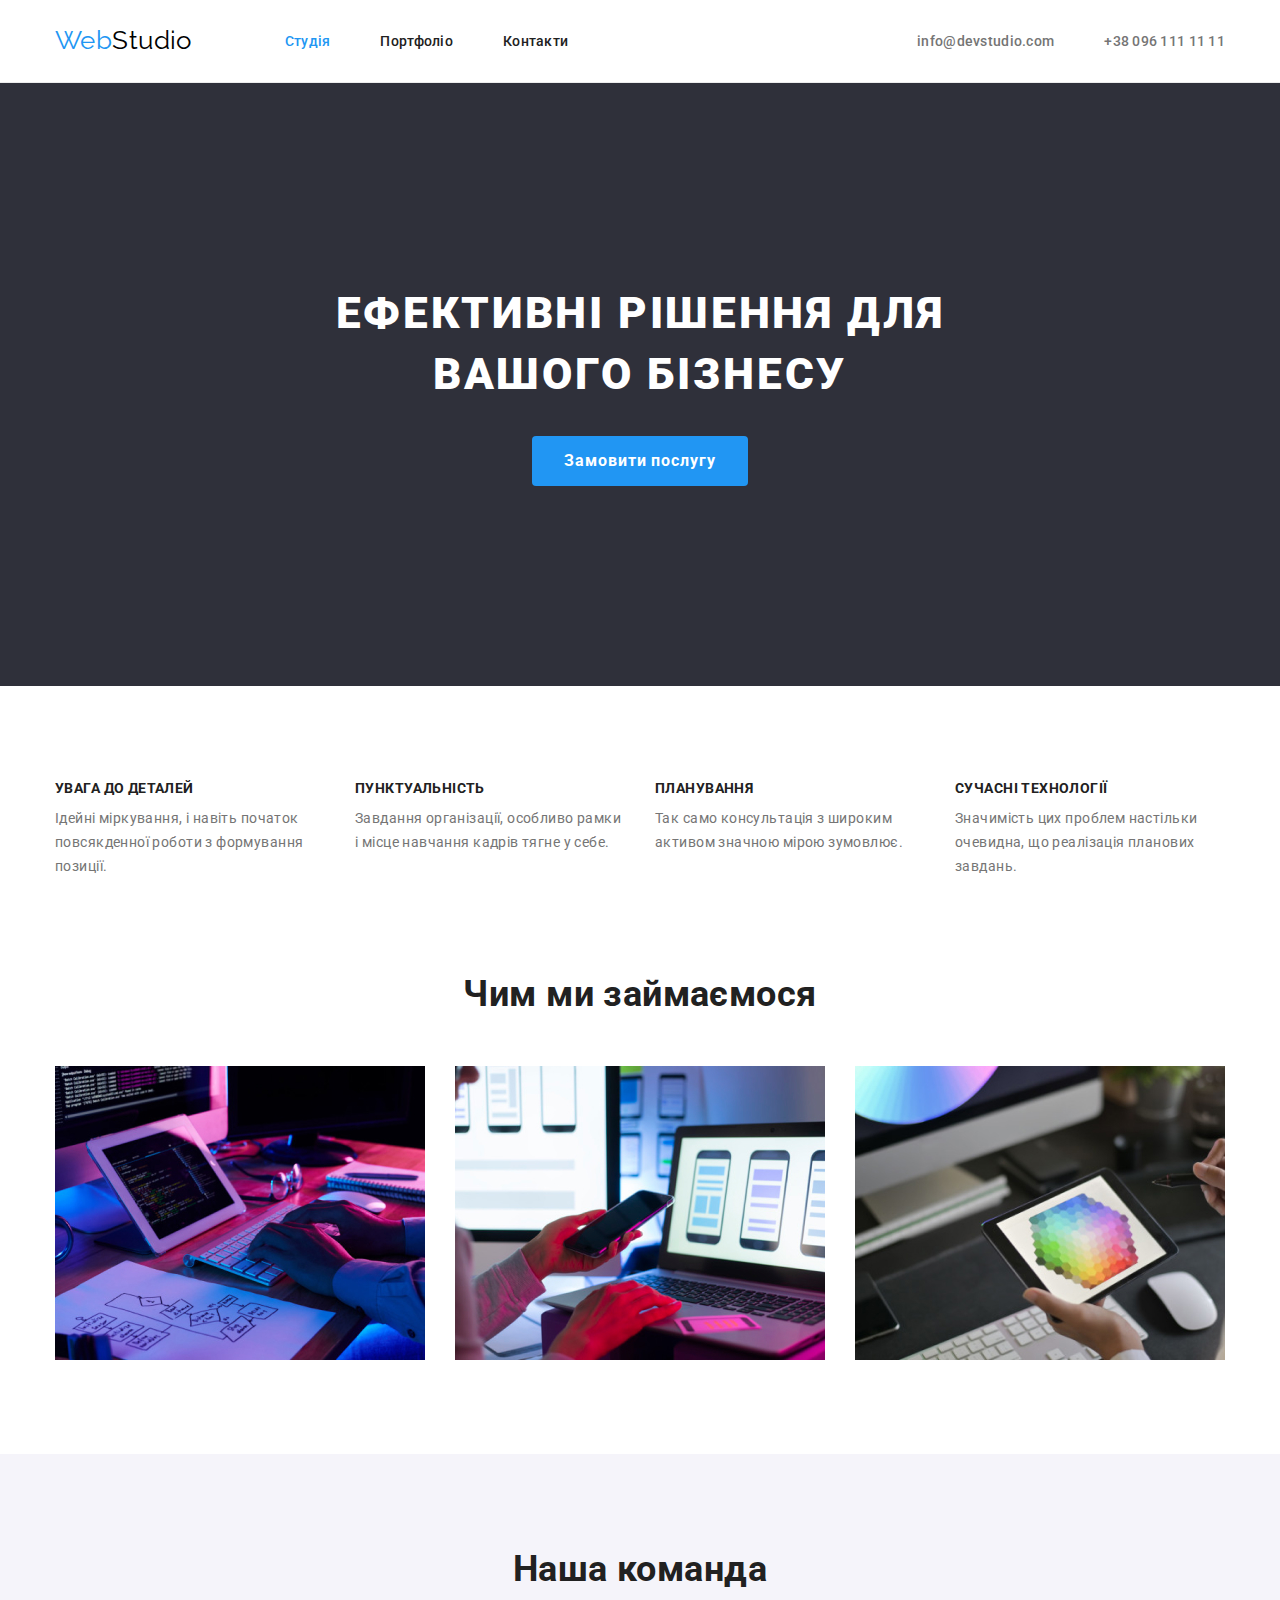
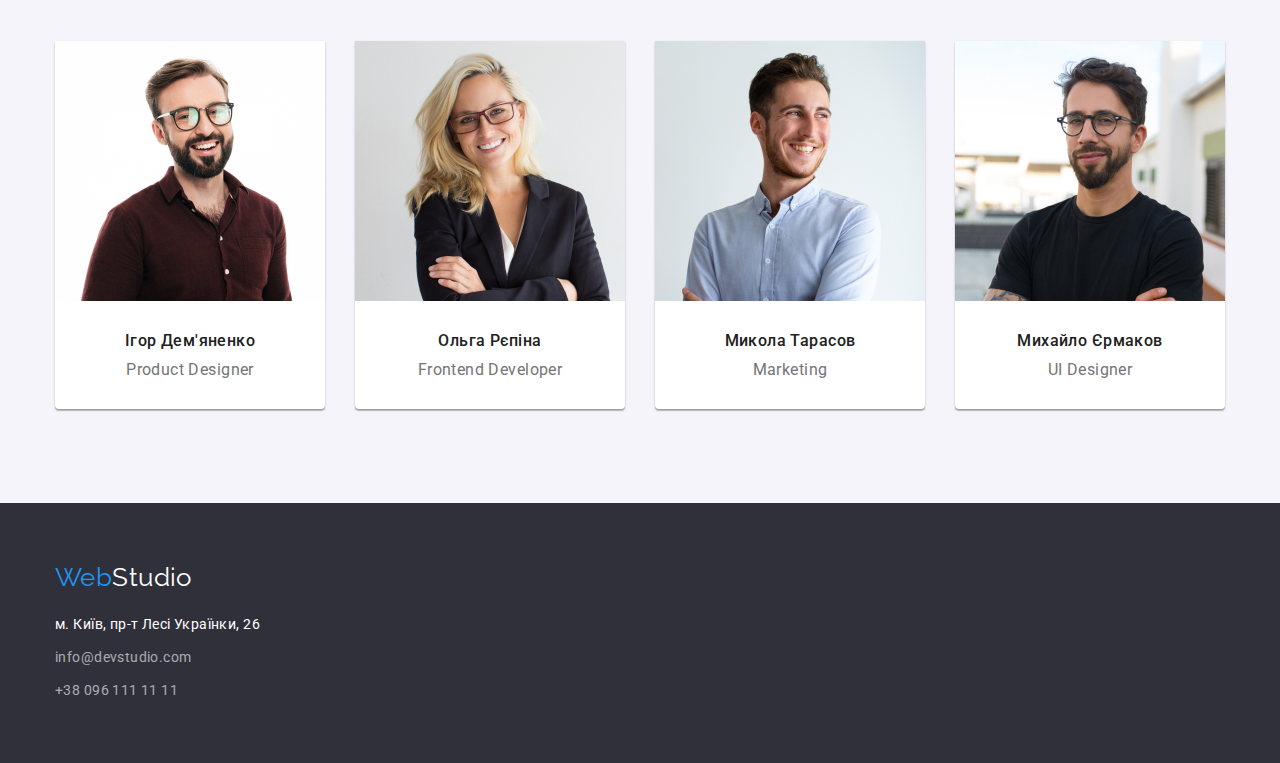
==== index.html @ 7233fef5 "Скопійовано файли з 3-го дз" ====
<!DOCTYPE html>
<html lang="uk">
  <head>
    <meta charset="UTF-8" />
    <meta http-equiv="X-UA-Compatible" content="IE=edge" />
    <meta name="viewport" content="width=device-width, initial-scale=1.0" />
    <title>Web Studio | Студія</title>

    <link rel="preconnect" href="https://fonts.googleapis.com" />
    <link rel="preconnect" href="https://fonts.gstatic.com" crossorigin />

    <link
      rel="stylesheet"
      href="https://cdnjs.cloudflare.com/ajax/libs/modern-normalize/1.1.0/modern-normalize.min.css"
    />

    <link
      href="https://fonts.googleapis.com/css2?family=Raleway:wght@700&family=Roboto:wght@400;500;700;900&display=swap"
      rel="stylesheet"
    />
    <link rel="stylesheet" href="./css/styles.css" />
  </head>
  <body>
    <header class="header">
      <div class="container">
        <a href="#" class="logo"><span class="logo-web">Web</span>Studio</a>
        <nav>
          <ul class="nav-links list">
            <li class="nav-link"><a class="link active" href="./index.html">Студія</a></li>
            <li class="nav-link"><a class="link" href="./portfolio.html">Портфоліо</a></li>
            <li class="nav-link"><a class="link" href="#">Контакти</a></li>
          </ul>
        </nav>
        <ul class="address-links list">
          <li class="address-link">
            <a class="link" href="mailto:info@devstudio.com">info@devstudio.com</a>
          </li>
          <li class="address-link">
            <a class="link" href="tel:+380961111111">+38 096 111 11 11</a>
          </li>
        </ul>
      </div>
    </header>
    <main>
      <section class="banner">
        <div class="container">
          <h1 class="heading">Ефективні рішення для вашого бізнесу</h1>
          <button class="order-btn" type="button">Замовити послугу</button>
        </div>
      </section>
      <section class="features">
        <div class="container">
          <!-- Скритий підзаголовок  
        <h2>Переваги</h2>-->
          <ul class="list">
            <li class="feature">
              <h3 class="feature-title">УВАГА ДО ДЕТАЛЕЙ</h3>
              <p class="feature-descr">
                Ідейні міркування, і навіть початок повсякденної роботи з формування позиції.
              </p>
            </li>
            <li class="feature">
              <h3 class="feature-title">ПУНКТУАЛЬНІСТЬ</h3>
              <p class="feature-descr">
                Завдання організації, особливо рамки і місце навчання кадрів тягне у себе.
              </p>
            </li>
            <li class="feature">
              <h3 class="feature-title">ПЛАНУВАННЯ</h3>
              <p class="feature-descr">
                Так само консультація з широким активом значною мірою зумовлює.
              </p>
            </li>
            <li class="feature">
              <h3 class="feature-title">СУЧАСНІ ТЕХНОЛОГІЇ</h3>
              <p class="feature-descr">
                Значимість цих проблем настільки очевидна, що реалізація планових завдань.
              </p>
            </li>
          </ul>
        </div>
      </section>
      <section class="work">
        <div class="container">
          <h2 class="heading">Чим ми займаємося</h2>
          <ul class="list">
            <li class="work-img">
              <img
                src="./images/box-1.jpg"
                alt="Робочий стіл, на якому монітор, планшет та клавіатура; на клавіатурі руки друкують текст"
                width="370"
              />
            </li>
            <li class="work-img">
              <img
                src="./images/box-2.jpg"
                alt="Ноутбук з презентацією, одна рука лежить на клавіатурі, інша тримає телефон"
                width="370"
              />
            </li>
            <li class="work-img">
              <img
                src="./images/box-3.jpg"
                alt="В руках знаходиться планшет з палітрою кольорів на екрані"
                width="370"
              />
            </li>
          </ul>
        </div>
      </section>
      <section class="team">
        <div class="container">
          <h2 class="heading">Наша команда</h2>
          <ul class="list">
            <li class="team-member">
              <img src="./images/img-1.jpg" alt="Чоловік" width="270" />
              <div class="img-descr">
                <h3 class="name">Ігор Дем'яненко</h3>
                <p class="prof" lang="en">Product Designer</p>
              </div>
            </li>
            <li class="team-member">
              <img src="./images/img-2.jpg" alt="Жінка" width="270" />
              <div class="img-descr">
                <h3 class="name">Ольга Рєпіна</h3>
                <p class="prof" lang="en">Frontend Developer</p>
              </div>
            </li>
            <li class="team-member">
              <img src="./images/img-3.jpg" alt="Чоловік" width="270" />
              <div class="img-descr">
                <h3 class="name">Микола Тарасов</h3>
                <p class="prof" lang="en">Marketing</p>
              </div>
            </li>
            <li class="team-member">
              <img src="./images/img-4.jpg" alt="Чоловік" width="270" />
              <div class="img-descr">
                <h3 class="name">Михайло Єрмаков</h3>
                <p class="prof" lang="en">UI Designer</p>
              </div>
            </li>
          </ul>
        </div>
      </section>
    </main>
    <footer class="contacts">
      <div class="container">
        <a class="logo" href="#"><span class="logo-web">Web</span>Studio</a>
        <address>
          <ul class="list">
            <li class="contact">
              <a
                class="link address"
                href="https://goo.gl/maps/NFWaWCBF67r8jR2YA"
                rel="noreferrer noopener"
                target="_blank"
                >м. Київ, пр-т Лесі Українки, 26</a
              >
            </li>
            <li class="contact">
              <a class="link email" href="mailto:info@devstudio.com">info@devstudio.com</a>
            </li>
            <li class="contact">
              <a class="link number" href="tel:+380961111111">+38 096 111 11 11</a>
            </li>
          </ul>
        </address>
      </div>
    </footer>
  </body>
</html>
---- css/styles.css ----
:root {
  --main-color: #2196f3;
  --secondary-color: #f5f4fa;
  --box-color: #2f303a;
  --header-stroke: 1px solid #ececec;
  --card-border: 1px solid #eeeeee;
  --main-text-color: #212121;
  --secondary-text-color: #757575;
  --white-color: #ffffff;
  --black-color: #000000;
  --transparent-grey-color: rgba(255, 255, 255, 0.6);
  --img-card-shadow: 0px 1px 3px rgba(0, 0, 0, 0.12), 0px 1px 1px rgba(0, 0, 0, 0.14),
    0px 2px 1px rgba(0, 0, 0, 0.2);
  --btn-shadow: 0px 3px 1px rgba(0, 0, 0, 0.1), 0px 1px 2px rgba(0, 0, 0, 0.08),
    0px 2px 2px rgba(0, 0, 0, 0.12);
}

/* загальні налаштування */

/*
* {
  outline: 1px solid black;
}
*/

body {
  font-family: 'Roboto', sans-serif;
  color: var(--main-text-color);
  font-size: 14px;
  letter-spacing: 0.03em;
  background-color: var(--white-color);
}

h1,
h2,
h3,
p {
  margin: 0;
}

button {
  border-radius: 4px;
}

.container {
  margin: 0 auto;
  width: 1200px;
  padding-left: 15px;
  padding-right: 15px;
}

img {
  display: block;
  max-width: 100%;
  height: auto;
}

.list {
  margin: 0;
  padding: 0;
  list-style: none;
}

.link {
  color: inherit;
  text-decoration: none;
}

.link:visited {
  color: inherit;
}

.link.active {
  color: var(--main-color);
}

/* СТУДІЯ */
/* хедер */

.header {
  border-bottom: var(--header-stroke);
  border-top: 1px solid transparent;
}

.header .container {
  display: flex;
  align-items: center;
}

.logo {
  display: inline-block;
  color: var(--black-color);
  font-family: 'Raleway', sans-serif;
  font-size: 26px;
  text-decoration: none;
}

.header .logo {
  margin-right: 93px;
}

.logo-web {
  color: var(--main-color);
}

.address-links {
  margin-left: auto;
}

.nav-links,
.address-links {
  display: flex;
}

.nav-links .link,
.address-links .link {
  display: inline-block;
  padding-top: 32px;
  padding-bottom: 32px;
  font-weight: 500;
  line-height: 1.2;
  letter-spacing: 0.02em;
}

.address-links .link {
  color: var(--secondary-text-color);
}

.nav-links .link:hover,
.nav-links .link:focus,
.address-links .link:hover,
.address-links .link:focus {
  color: var(--main-color);
}

.nav-link + .nav-link,
.address-link + .address-link {
  margin-left: 50px;
}

/* мейн */
/* Банер */
.banner {
  padding-top: 200px;
  padding-bottom: 200px;
  background-color: var(--box-color);
  text-align: center;
}

.banner .heading {
  margin-bottom: 30px;
  margin-left: auto;
  margin-right: auto;
  width: 696px;
  text-transform: uppercase;
  font-size: 44px;
  font-weight: 900;
  line-height: 1.4;
  letter-spacing: 0.06em;
  color: var(--white-color);
}

.banner .order-btn {
  padding: 10px 32px;
  cursor: pointer;
  color: var(--white-color);
  font-family: inherit;
  font-size: 16px;
  font-weight: 700;
  line-height: 1.9;
  letter-spacing: 0.06em;
  background-color: var(--main-color);
  border: none;
}

/* Переваги */

.features {
  padding-top: 94px;
}

.features .list,
.work .list,
.team .list {
  display: flex;
}

.features .feature {
  width: 270px;
}

.feature + .feature {
  margin-left: 30px;
}

.features .feature-title {
  margin-bottom: 10px;
  font-size: inherit;
  line-height: 1.2;
}

.features .feature-descr {
  color: var(--secondary-text-color);
  line-height: 1.7;
}

/* Чим займаємося */

.work,
.team,
.portfolio {
  padding-top: 94px;
  padding-bottom: 94px;
}

.work .heading,
.team .heading {
  margin: 0;
  margin-bottom: 50px;
  text-align: center;
  font-size: 36px;
  line-height: 1.2;
}

.work-img + .work-img {
  margin-left: 30px;
}

.work-img {
  width: calc((100% - 60px) / 3);
}

/* Команда */

.team {
  background-color: var(--secondary-color);
}

.team .team-member {
  width: calc((100% - 90px) / 4);
  background-color: var(--white-color);
  border-radius: 0px 0px 4px 4px;
  box-shadow: var(--img-card-shadow);
}

.team-member + .team-member {
  margin-left: 30px;
}

.team .img-descr {
  padding-top: 30px;
  padding-bottom: 30px;
  text-align: center;
}

.team .name,
.team .prof {
  font-size: 16px;
  line-height: 1.2;
}

.team .name {
  font-weight: 500;
  margin-bottom: 10px;
}

.team .prof {
  color: var(--secondary-text-color);
}

/* футер */

.contacts {
  padding-top: 60px;
  padding-bottom: 60px;
  background-color: var(--box-color);
}

.contacts .logo {
  margin-bottom: 20px;
  color: var(--white-color);
}

.contacts .link {
  font-weight: 400;
  line-height: 1.7;
  font-style: normal;
}

.contacts .contact {
  width: 231px;
}

.contacts .contact:not(:first-child) {
  margin-top: 9px;
}

.contacts .address {
  color: var(--white-color);
}

.contacts .email,
.contacts .number {
  color: var(--transparent-grey-color);
}

.contacts .email:hover,
.contacts .email:focus,
.contacts .number:hover,
.contacts .number:focus {
  color: var(--main-color);
}

/* ПОРТФОЛІО */
/* мейн */

/* Фільтр */

.portfolio .filter {
  margin-bottom: 50px;
  display: flex;
  justify-content: center;
}

.filter-item + .filter-item {
  margin-left: 8px;
}

.filter-item:first-child > .filter-btn {
  padding: 6px 25px;
}

.portfolio .filter-btn {
  padding: 6px 22px;
  background-color: var(--secondary-color);
  font-size: 16px;
  font-weight: 500;
  line-height: 1.6;
  font-family: inherit;
  border: none;
  cursor: pointer;
}

.portfolio .filter-btn:hover,
.portfolio .filter-btn:focus {
  color: var(--white-color);
  background-color: var(--main-color);
  box-shadow: var(--btn-shadow);
}

/* Проєкти */

.portfolio .projects {
  display: flex;
  flex-wrap: wrap;
}

.projects .project {
  width: calc((100% - 60px) / 3);
}

.project:not(:nth-of-type(3n)) {
  margin-right: 30px;
}

.project:not(:nth-last-child(-n + 3)) {
  margin-bottom: 30px;
}

.portfolio .img-descr {
  padding: 20px 24px;
  border-left: var(--card-border);
  border-right: var(--card-border);
  border-bottom: var(--card-border);
}

.projects .pr-name {
  font-size: 18px;
  line-height: 2;
  letter-spacing: 0.06em;
  margin-bottom: 4px;
}

.projects .pr-descr {
  color: var(--secondary-text-color);
  font-size: 16px;
  line-height: 1.9;
}
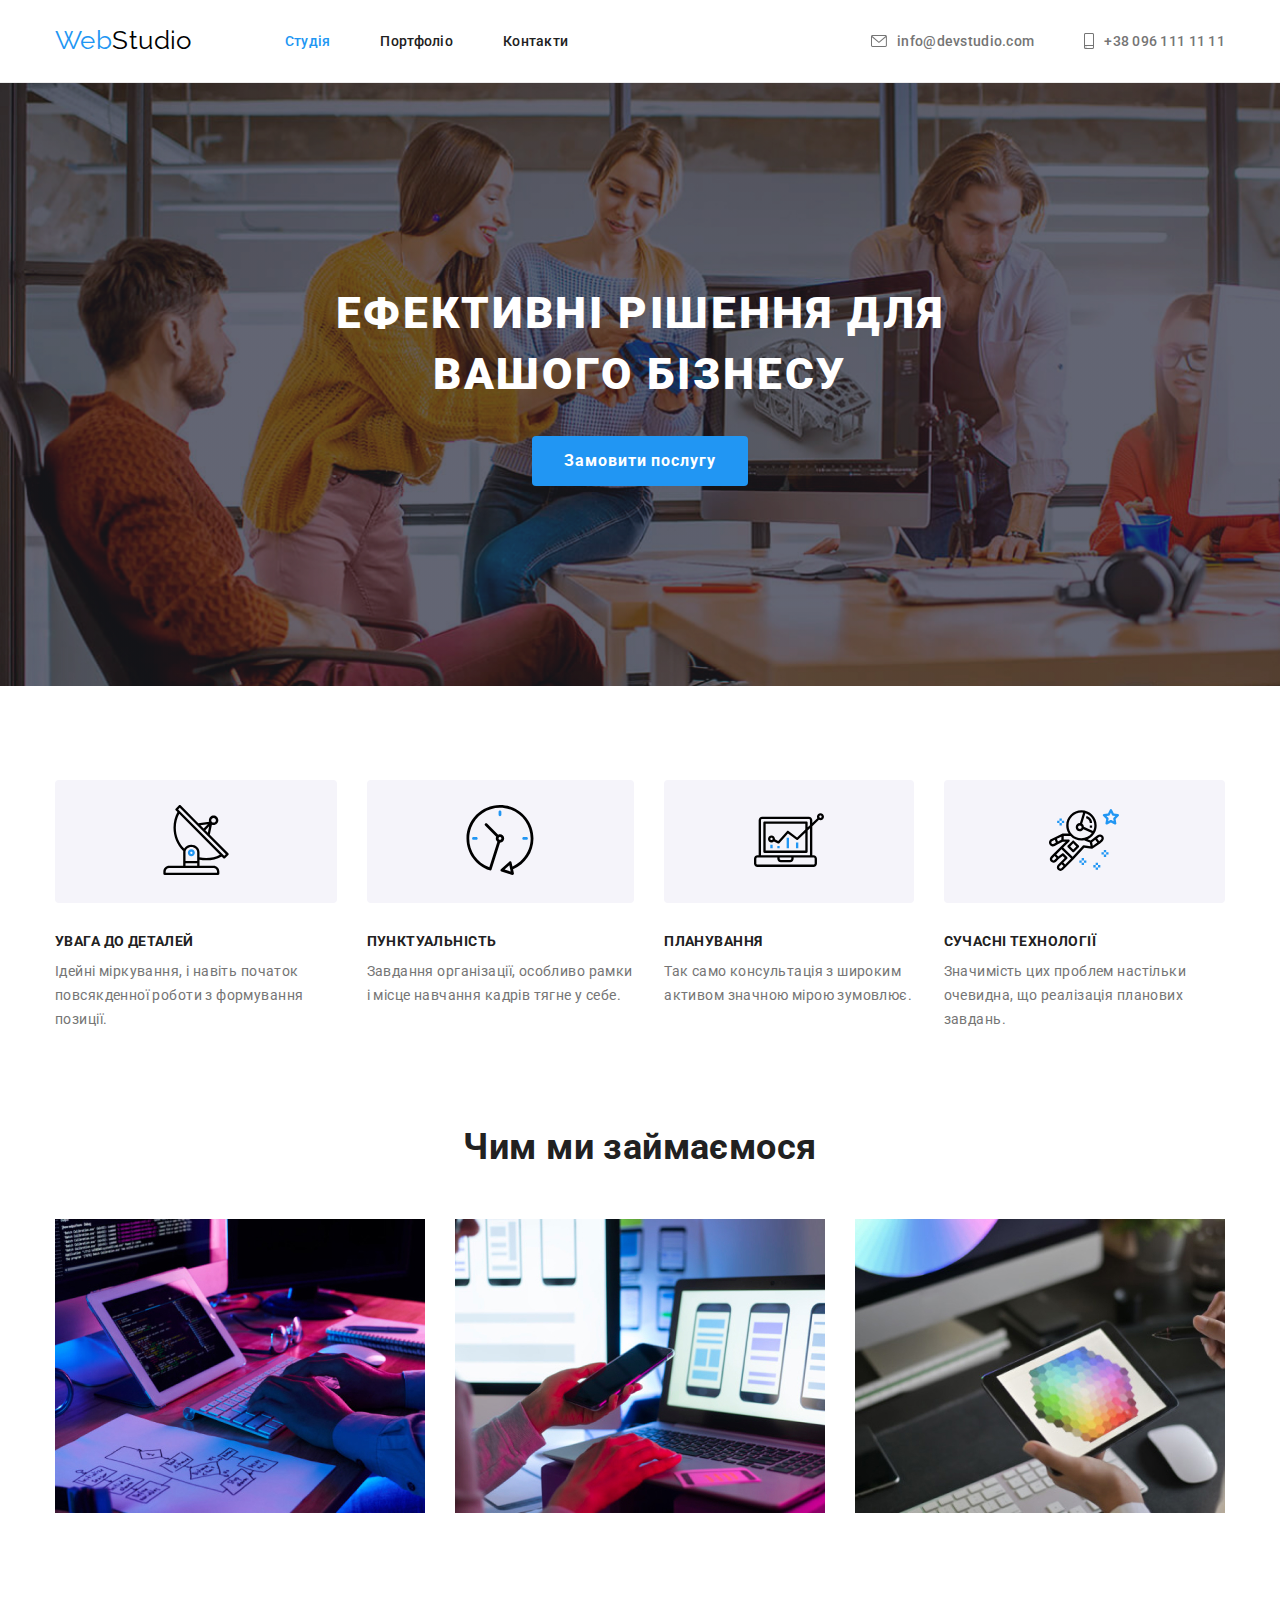
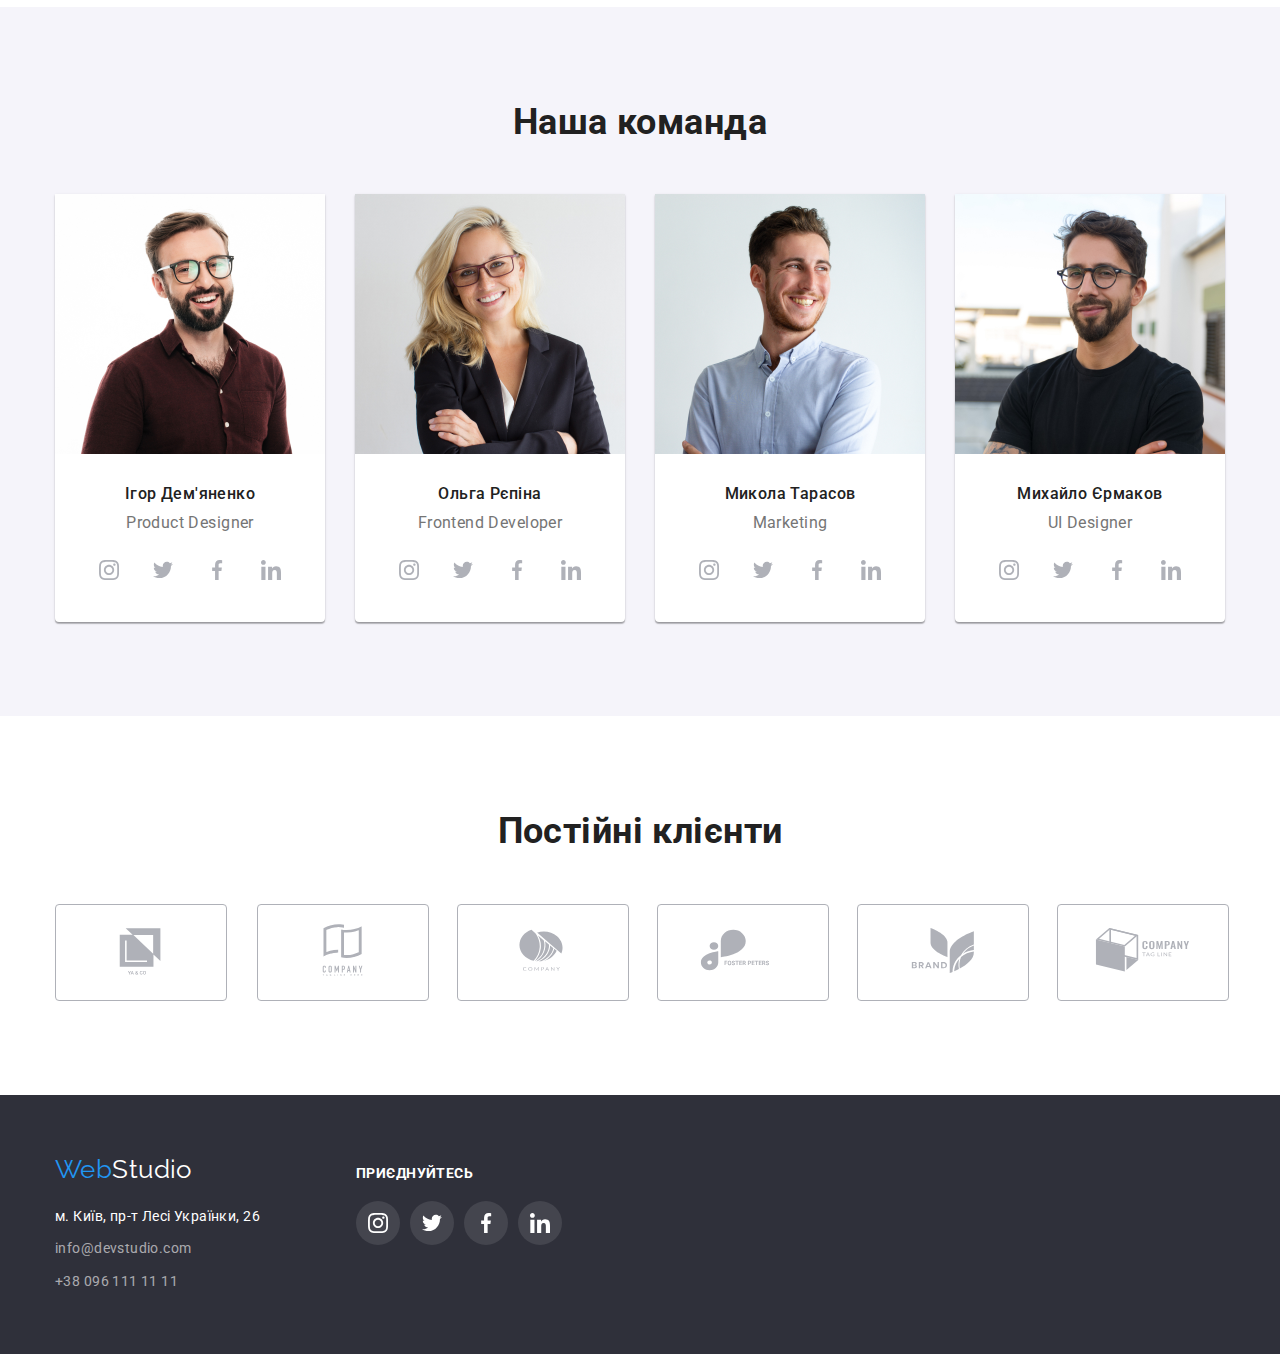
==== commit e34f0260: "Додано іконки, стилізовано іконки під ховер та факус; стилізовано картки портфоліо під ховер та фоку" ====
--- a/index.html
+++ b/index.html
@@ -33,10 +33,20 @@
         </nav>
         <ul class="address-links list">
           <li class="address-link">
-            <a class="link" href="mailto:info@devstudio.com">info@devstudio.com</a>
+            <a class="link" href="mailto:info@devstudio.com">
+              <svg class="link-icon" width="16" height="12">
+                <use href="./images/symbol-defs.svg#icon-envelope"></use>
+              </svg>
+              <span>info@devstudio.com</span>
+            </a>
           </li>
           <li class="address-link">
-            <a class="link" href="tel:+380961111111">+38 096 111 11 11</a>
+            <a class="link" href="tel:+380961111111">
+              <svg class="link-icon" width="10" height="16">
+                <use href="./images/symbol-defs.svg#icon-smartphone"></use>
+              </svg>
+              <span>+38 096 111 11 11</span>
+            </a>
           </li>
         </ul>
       </div>
@@ -54,24 +64,44 @@
         <h2>Переваги</h2>-->
           <ul class="list">
             <li class="feature">
+              <div class="feature-icon">
+                <svg class="bg-icon" width="70" height="70">
+                  <use href="./images/symbol-defs.svg#icon-antenna"></use>
+                </svg>
+              </div>
               <h3 class="feature-title">УВАГА ДО ДЕТАЛЕЙ</h3>
               <p class="feature-descr">
                 Ідейні міркування, і навіть початок повсякденної роботи з формування позиції.
               </p>
             </li>
             <li class="feature">
+              <div class="feature-icon">
+                <svg class="bg-icon" width="70" height="70">
+                  <use href="./images/symbol-defs.svg#icon-clock"></use>
+                </svg>
+              </div>
               <h3 class="feature-title">ПУНКТУАЛЬНІСТЬ</h3>
               <p class="feature-descr">
                 Завдання організації, особливо рамки і місце навчання кадрів тягне у себе.
               </p>
             </li>
             <li class="feature">
+              <div class="feature-icon">
+                <svg class="bg-icon" width="70" height="70">
+                  <use href="./images/symbol-defs.svg#icon-diagram"></use>
+                </svg>
+              </div>
               <h3 class="feature-title">ПЛАНУВАННЯ</h3>
               <p class="feature-descr">
                 Так само консультація з широким активом значною мірою зумовлює.
               </p>
             </li>
             <li class="feature">
+              <div class="feature-icon">
+                <svg class="bg-icon" width="70" height="70">
+                  <use href="./images/symbol-defs.svg#icon-astronaut"></use>
+                </svg>
+              </div>
               <h3 class="feature-title">СУЧАСНІ ТЕХНОЛОГІЇ</h3>
               <p class="feature-descr">
                 Значимість цих проблем настільки очевидна, що реалізація планових завдань.
@@ -117,6 +147,36 @@
               <div class="img-descr">
                 <h3 class="name">Ігор Дем'яненко</h3>
                 <p class="prof" lang="en">Product Designer</p>
+                <ul class="team-social-media list">
+                  <li class="team-social-media-item">
+                    <a class="link" target="_blank" href="#">
+                      <svg class="social-icon" width="20" height="20">
+                        <use href="./images/symbol-defs.svg#icon-instagram"></use>
+                      </svg>
+                    </a>
+                  </li>
+                  <li class="team-social-media-item">
+                    <a class="link" target="_blank" href="#">
+                      <svg class="social-icon" width="20" height="20">
+                        <use href="./images/symbol-defs.svg#icon-twitter"></use>
+                      </svg>
+                    </a>
+                  </li>
+                  <li class="team-social-media-item">
+                    <a class="link" target="_blank" href="#">
+                      <svg class="social-icon" width="20" height="20">
+                        <use href="./images/symbol-defs.svg#icon-facebook"></use>
+                      </svg>
+                    </a>
+                  </li>
+                  <li class="team-social-media-item">
+                    <a class="link" target="_blank" href="#">
+                      <svg class="social-icon" width="20" height="20">
+                        <use href="./images/symbol-defs.svg#icon-linkedin"></use>
+                      </svg>
+                    </a>
+                  </li>
+                </ul>
               </div>
             </li>
             <li class="team-member">
@@ -124,6 +184,36 @@
               <div class="img-descr">
                 <h3 class="name">Ольга Рєпіна</h3>
                 <p class="prof" lang="en">Frontend Developer</p>
+                <ul class="team-social-media list">
+                  <li class="team-social-media-item">
+                    <a class="link" target="_blank" href="#">
+                      <svg class="social-icon" width="20" height="20">
+                        <use href="./images/symbol-defs.svg#icon-instagram"></use>
+                      </svg>
+                    </a>
+                  </li>
+                  <li class="team-social-media-item">
+                    <a class="link" target="_blank" href="#">
+                      <svg class="social-icon" width="20" height="20">
+                        <use href="./images/symbol-defs.svg#icon-twitter"></use>
+                      </svg>
+                    </a>
+                  </li>
+                  <li class="team-social-media-item">
+                    <a class="link" target="_blank" href="#">
+                      <svg class="social-icon" width="20" height="20">
+                        <use href="./images/symbol-defs.svg#icon-facebook"></use>
+                      </svg>
+                    </a>
+                  </li>
+                  <li class="team-social-media-item">
+                    <a class="link" target="_blank" href="#">
+                      <svg class="social-icon" width="20" height="20">
+                        <use href="./images/symbol-defs.svg#icon-linkedin"></use>
+                      </svg>
+                    </a>
+                  </li>
+                </ul>
               </div>
             </li>
             <li class="team-member">
@@ -131,6 +221,36 @@
               <div class="img-descr">
                 <h3 class="name">Микола Тарасов</h3>
                 <p class="prof" lang="en">Marketing</p>
+                <ul class="team-social-media list">
+                  <li class="team-social-media-item">
+                    <a class="link" target="_blank" href="#">
+                      <svg class="social-icon" width="20" height="20">
+                        <use href="./images/symbol-defs.svg#icon-instagram"></use>
+                      </svg>
+                    </a>
+                  </li>
+                  <li class="team-social-media-item">
+                    <a class="link" target="_blank" href="#">
+                      <svg class="social-icon" width="20" height="20">
+                        <use href="./images/symbol-defs.svg#icon-twitter"></use>
+                      </svg>
+                    </a>
+                  </li>
+                  <li class="team-social-media-item">
+                    <a class="link" target="_blank" href="#">
+                      <svg class="social-icon" width="20" height="20">
+                        <use href="./images/symbol-defs.svg#icon-facebook"></use>
+                      </svg>
+                    </a>
+                  </li>
+                  <li class="team-social-media-item">
+                    <a class="link" target="_blank" href="#">
+                      <svg class="social-icon" width="20" height="20">
+                        <use href="./images/symbol-defs.svg#icon-linkedin"></use>
+                      </svg>
+                    </a>
+                  </li>
+                </ul>
               </div>
             </li>
             <li class="team-member">
@@ -138,7 +258,86 @@
               <div class="img-descr">
                 <h3 class="name">Михайло Єрмаков</h3>
                 <p class="prof" lang="en">UI Designer</p>
-              </div>
+                <ul class="team-social-media list">
+                  <li class="team-social-media-item">
+                    <a class="link" target="_blank" href="#">
+                      <svg class="social-icon" width="20" height="20">
+                        <use href="./images/symbol-defs.svg#icon-instagram"></use>
+                      </svg>
+                    </a>
+                  </li>
+                  <li class="team-social-media-item">
+                    <a class="link" target="_blank" href="#">
+                      <svg class="social-icon" width="20" height="20">
+                        <use href="./images/symbol-defs.svg#icon-twitter"></use>
+                      </svg>
+                    </a>
+                  </li>
+                  <li class="team-social-media-item">
+                    <a class="link" target="_blank" href="#">
+                      <svg class="social-icon" width="20" height="20">
+                        <use href="./images/symbol-defs.svg#icon-facebook"></use>
+                      </svg>
+                    </a>
+                  </li>
+                  <li class="team-social-media-item">
+                    <a class="link" target="_blank" href="#">
+                      <svg class="social-icon" width="20" height="20">
+                        <use href="./images/symbol-defs.svg#icon-linkedin"></use>
+                      </svg>
+                    </a>
+                  </li>
+                </ul>
+              </div>
+            </li>
+          </ul>
+        </div>
+      </section>
+      <section class="clients">
+        <div class="container">
+          <h2 class="heading">Постійні клієнти</h2>
+          <ul class="clients-list list">
+            <li class="client">
+              <a class="link" href="#">
+                <svg class="client-icon" width="106" height="60">
+                  <use href="./images/symbol-defs.svg#icon-logo-1"></use>
+                </svg>
+              </a>
+            </li>
+            <li class="client">
+              <a class="link" href="#">
+                <svg class="client-icon" width="106" height="60">
+                  <use href="./images/symbol-defs.svg#icon-logo-2"></use>
+                </svg>
+              </a>
+            </li>
+            <li class="client">
+              <a class="link" href="#">
+                <svg class="client-icon" width="106" height="60">
+                  <use href="./images/symbol-defs.svg#icon-logo-3"></use>
+                </svg>
+              </a>
+            </li>
+            <li class="client">
+              <a class="link" href="#">
+                <svg class="client-icon" width="106" height="60">
+                  <use href="./images/symbol-defs.svg#icon-logo-4"></use>
+                </svg>
+              </a>
+            </li>
+            <li class="client">
+              <a class="link" href="#">
+                <svg class="client-icon" width="106" height="60">
+                  <use href="./images/symbol-defs.svg#icon-logo-5"></use>
+                </svg>
+              </a>
+            </li>
+            <li class="client">
+              <a class="link" href="#">
+                <svg class="client-icon" width="106" height="60">
+                  <use href="./images/symbol-defs.svg#icon-logo-6"></use>
+                </svg>
+              </a>
             </li>
           </ul>
         </div>
@@ -146,26 +345,65 @@
     </main>
     <footer class="contacts">
       <div class="container">
-        <a class="logo" href="#"><span class="logo-web">Web</span>Studio</a>
-        <address>
-          <ul class="list">
-            <li class="contact">
-              <a
-                class="link address"
-                href="https://goo.gl/maps/NFWaWCBF67r8jR2YA"
-                rel="noreferrer noopener"
-                target="_blank"
-                >м. Київ, пр-т Лесі Українки, 26</a
-              >
-            </li>
-            <li class="contact">
-              <a class="link email" href="mailto:info@devstudio.com">info@devstudio.com</a>
-            </li>
-            <li class="contact">
-              <a class="link number" href="tel:+380961111111">+38 096 111 11 11</a>
-            </li>
-          </ul>
-        </address>
+        <div class="left-col">
+          <a class="logo" href="#"><span class="logo-web">Web</span>Studio</a>
+          <address>
+            <ul class="list">
+              <li class="contact">
+                <a
+                  class="link address"
+                  href="https://goo.gl/maps/NFWaWCBF67r8jR2YA"
+                  rel="noreferrer noopener"
+                  target="_blank"
+                  >м. Київ, пр-т Лесі Українки, 26</a
+                >
+              </li>
+              <li class="contact">
+                <a class="link email" href="mailto:info@devstudio.com">info@devstudio.com</a>
+              </li>
+              <li class="contact">
+                <a class="link number" href="tel:+380961111111">+38 096 111 11 11</a>
+              </li>
+            </ul>
+          </address>
+        </div>
+        <div class="right-col">
+          <ul class="join list">
+            <li><p class="join-heading">приєднуйтесь</p></li>
+            <li>
+              <ul class="social-media list">
+                <li class="social-media-item">
+                  <a class="link" target="_blank" href="#">
+                    <svg class="social-icon" width="20" height="20">
+                      <use href="./images/symbol-defs.svg#icon-instagram"></use>
+                    </svg>
+                  </a>
+                </li>
+                <li class="social-media-item">
+                  <a class="link" target="_blank" href="#">
+                    <svg class="social-icon" width="20" height="20">
+                      <use href="./images/symbol-defs.svg#icon-twitter"></use>
+                    </svg>
+                  </a>
+                </li>
+                <li class="social-media-item">
+                  <a class="link" target="_blank" href="#">
+                    <svg class="social-icon" width="20" height="20">
+                      <use href="./images/symbol-defs.svg#icon-facebook"></use>
+                    </svg>
+                  </a>
+                </li>
+                <li class="social-media-item">
+                  <a class="link" target="_blank" href="#">
+                    <svg class="social-icon" width="20" height="20">
+                      <use href="./images/symbol-defs.svg#icon-linkedin"></use>
+                    </svg>
+                  </a>
+                </li>
+              </ul>
+            </li>
+          </ul>
+        </div>
       </div>
     </footer>
   </body>
--- a/css/styles.css
+++ b/css/styles.css
@@ -6,13 +6,17 @@
   --card-border: 1px solid #eeeeee;
   --main-text-color: #212121;
   --secondary-text-color: #757575;
+  --team-social-media: #afb1b8;
   --white-color: #ffffff;
   --black-color: #000000;
   --transparent-grey-color: rgba(255, 255, 255, 0.6);
+  --transparent-grey-second-color: rgba(255, 255, 255, 0.1);
   --img-card-shadow: 0px 1px 3px rgba(0, 0, 0, 0.12), 0px 1px 1px rgba(0, 0, 0, 0.14),
     0px 2px 1px rgba(0, 0, 0, 0.2);
   --btn-shadow: 0px 3px 1px rgba(0, 0, 0, 0.1), 0px 1px 2px rgba(0, 0, 0, 0.08),
     0px 2px 2px rgba(0, 0, 0, 0.12);
+  --pfoject-card-shadow: 0px 1px 1px rgba(0, 0, 0, 0.12), 0px 4px 4px rgba(0, 0, 0, 0.06),
+    1px 4px 6px rgba(0, 0, 0, 0.16);
 }
 
 /* загальні налаштування */
@@ -114,7 +118,8 @@
 
 .nav-links .link,
 .address-links .link {
-  display: inline-block;
+  display: flex;
+  align-items: center;
   padding-top: 32px;
   padding-bottom: 32px;
   font-weight: 500;
@@ -122,6 +127,16 @@
   letter-spacing: 0.02em;
 }
 
+.link-icon,
+.social-icon,
+.client-icon {
+  fill: currentColor;
+}
+
+.link-icon {
+  margin-right: 10px;
+}
+
 .address-links .link {
   color: var(--secondary-text-color);
 }
@@ -143,6 +158,9 @@
 .banner {
   padding-top: 200px;
   padding-bottom: 200px;
+  background: linear-gradient(rgba(47, 48, 58, 0.4), rgba(47, 48, 58, 0.4)),
+    url('../images/banner.jpg');
+  background-size: cover;
   background-color: var(--box-color);
   text-align: center;
 }
@@ -181,16 +199,26 @@
 
 .features .list,
 .work .list,
-.team .list {
+.team .list,
+.contacts .social-media.list {
   display: flex;
 }
 
 .features .feature {
-  width: 270px;
+  width: calc((100%-90px) / 4);
 }
 
 .feature + .feature {
   margin-left: 30px;
+}
+
+.features .feature-icon {
+  padding-top: 25px;
+  padding-bottom: 25px;
+  margin-bottom: 30px;
+  border-radius: 4px;
+  text-align: center;
+  background-color: var(--secondary-color);
 }
 
 .features .feature-title {
@@ -208,13 +236,15 @@
 
 .work,
 .team,
-.portfolio {
+.portfolio,
+.clients {
   padding-top: 94px;
   padding-bottom: 94px;
 }
 
 .work .heading,
-.team .heading {
+.team .heading,
+.clients .heading {
   margin: 0;
   margin-bottom: 50px;
   text-align: center;
@@ -265,7 +295,67 @@
 }
 
 .team .prof {
+  margin-bottom: 16px;
   color: var(--secondary-text-color);
+}
+
+.team-social-media {
+  padding-left: 32px;
+  padding-right: 32px;
+}
+
+.team-social-media-item {
+  width: calc((100%-94px) / 4);
+}
+
+.team-social-media-item + .team-social-media-item {
+  margin-left: 10px;
+}
+
+.team-member .link {
+  color: var(--team-social-media);
+}
+
+.team-member .link,
+.join .link {
+  width: 44px;
+  height: 44px;
+  display: flex;
+  justify-content: center;
+  align-items: center;
+  border-radius: 50%;
+}
+
+.team-member .link:hover,
+.team-member .link:focus {
+  color: var(--white-color);
+  background-color: var(--main-color);
+}
+
+/* Постійні клієнти */
+
+.clients-list {
+  display: flex;
+}
+
+.clients .link {
+  display: inline-block;
+  padding: 16px 32px;
+  text-align: center;
+  color: var(--team-social-media);
+  border: 1px solid var(--team-social-media);
+  border-radius: 4px;
+}
+
+.clients .link:hover,
+.clients .link:focus {
+  color: var(--main-color);
+  border-color: var(--main-color);
+}
+
+.client + .client {
+  margin-left: 30px;
+  width: calc((100% - 150px) / 6);
 }
 
 /* футер */
@@ -309,6 +399,38 @@
 .contacts .number:hover,
 .contacts .number:focus {
   color: var(--main-color);
+}
+
+.contacts > .container {
+  display: flex;
+  align-items: baseline;
+}
+
+.contacts .left-col {
+  width: 231px;
+  margin-right: 70px;
+}
+
+.social-media-item + .social-media-item {
+  margin-left: 10px;
+}
+
+.join-heading {
+  margin-bottom: 20px;
+  color: var(--white-color);
+  text-transform: uppercase;
+  font-weight: 700;
+  line-height: 1.2;
+}
+
+.join .link {
+  color: var(--white-color);
+  background-color: var(--transparent-grey-second-color);
+}
+
+.join .link:hover,
+.join .link:focus {
+  background-color: var(--main-color);
 }
 
 /* ПОРТФОЛІО */
@@ -359,6 +481,15 @@
   width: calc((100% - 60px) / 3);
 }
 
+.projects .link {
+  display: block;
+}
+
+.projects .link:hover,
+.projects .link:focus {
+  box-shadow: var(--pfoject-card-shadow);
+}
+
 .project:not(:nth-of-type(3n)) {
   margin-right: 30px;
 }
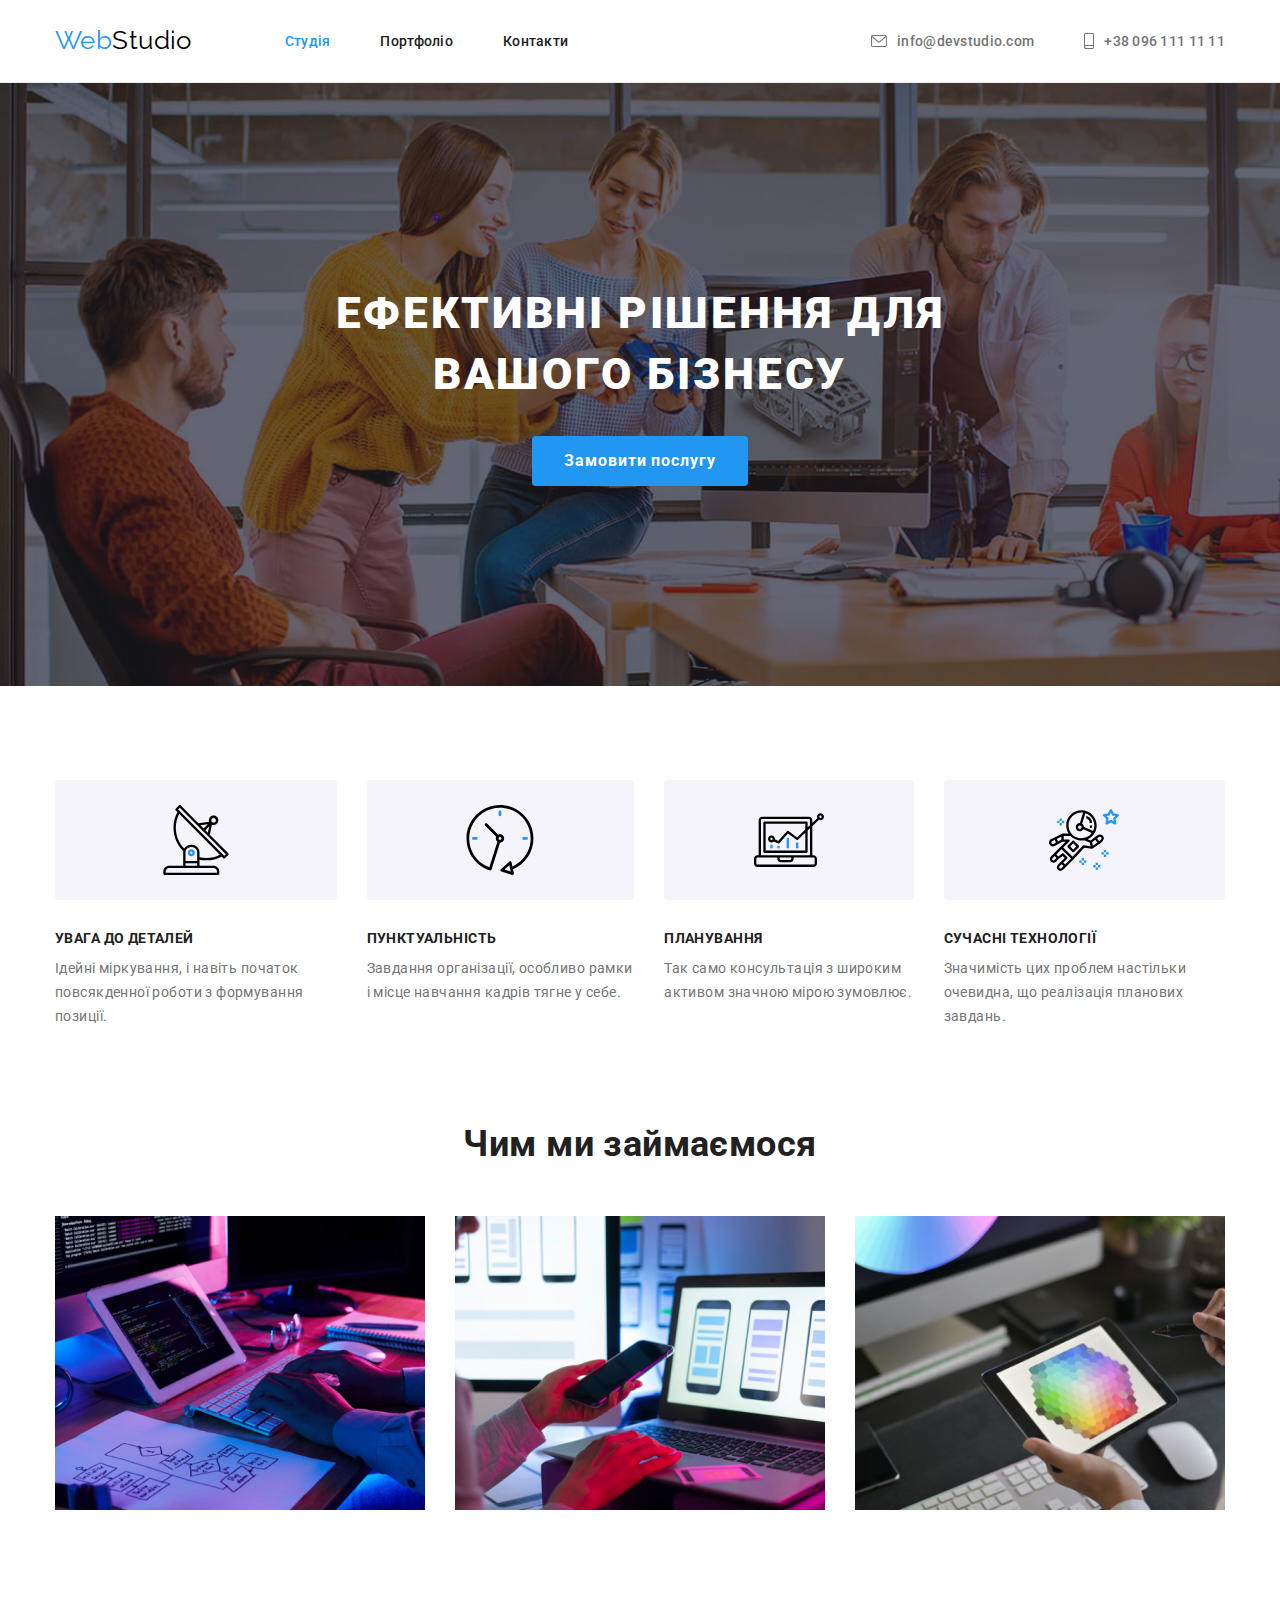
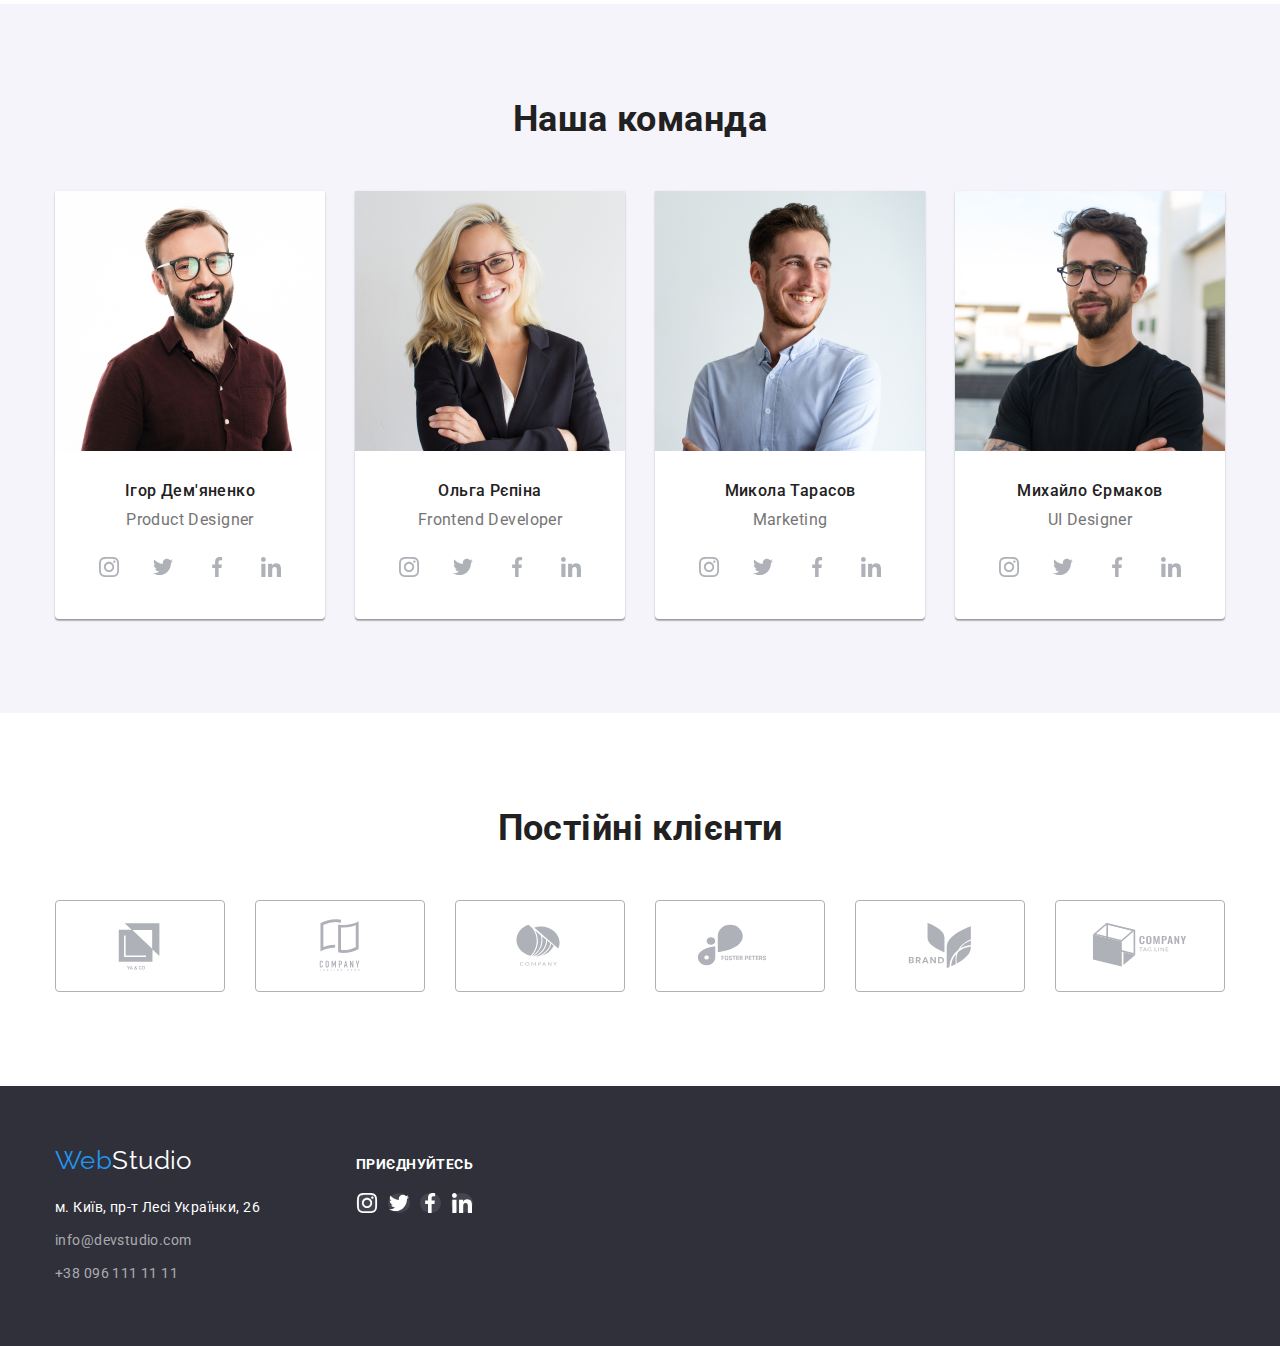
==== commit bbae7302: "Виправлені помилки" ====
--- a/index.html
+++ b/index.html
@@ -368,41 +368,34 @@
           </address>
         </div>
         <div class="right-col">
-          <ul class="join list">
-            <li><p class="join-heading">приєднуйтесь</p></li>
-            <li>
-              <ul class="social-media list">
-                <li class="social-media-item">
-                  <a class="link" target="_blank" href="#">
-                    <svg class="social-icon" width="20" height="20">
-                      <use href="./images/symbol-defs.svg#icon-instagram"></use>
-                    </svg>
-                  </a>
-                </li>
-                <li class="social-media-item">
-                  <a class="link" target="_blank" href="#">
-                    <svg class="social-icon" width="20" height="20">
-                      <use href="./images/symbol-defs.svg#icon-twitter"></use>
-                    </svg>
-                  </a>
-                </li>
-                <li class="social-media-item">
-                  <a class="link" target="_blank" href="#">
-                    <svg class="social-icon" width="20" height="20">
-                      <use href="./images/symbol-defs.svg#icon-facebook"></use>
-                    </svg>
-                  </a>
-                </li>
-                <li class="social-media-item">
-                  <a class="link" target="_blank" href="#">
-                    <svg class="social-icon" width="20" height="20">
-                      <use href="./images/symbol-defs.svg#icon-linkedin"></use>
-                    </svg>
-                  </a>
-                </li>
-              </ul>
-            </li>
-          </ul>
+          <div class="join list">
+            <p class="join-heading">приєднуйтесь</p>
+            <div class="social-media">
+              <a class="social-media-item link" target="_blank" href="#">
+                <svg class="social-icon" width="20" height="20">
+                  <use href="./images/symbol-defs.svg#icon-instagram"></use>
+                </svg>
+              </a>
+
+              <a class="social-media-item link" target="_blank" href="#">
+                <svg class="social-icon" width="20" height="20">
+                  <use href="./images/symbol-defs.svg#icon-twitter"></use>
+                </svg>
+              </a>
+
+              <a class="social-media-item link" target="_blank" href="#">
+                <svg class="social-icon" width="20" height="20">
+                  <use href="./images/symbol-defs.svg#icon-facebook"></use>
+                </svg>
+              </a>
+
+              <a class="social-media-item link" target="_blank" href="#">
+                <svg class="social-icon" width="20" height="20">
+                  <use href="./images/symbol-defs.svg#icon-linkedin"></use>
+                </svg>
+              </a>
+            </div>
+          </div>
         </div>
       </div>
     </footer>
--- a/css/styles.css
+++ b/css/styles.css
@@ -156,6 +156,9 @@
 /* мейн */
 /* Банер */
 .banner {
+  max-width: 1600px;
+  margin-left: auto;
+  margin-right: auto;
   padding-top: 200px;
   padding-bottom: 200px;
   background: linear-gradient(rgba(47, 48, 58, 0.4), rgba(47, 48, 58, 0.4)),
@@ -200,7 +203,7 @@
 .features .list,
 .work .list,
 .team .list,
-.contacts .social-media.list {
+.contacts .social-media {
   display: flex;
 }
 
@@ -213,8 +216,10 @@
 }
 
 .features .feature-icon {
-  padding-top: 25px;
-  padding-bottom: 25px;
+  height: 120px;
+  display: flex;
+  justify-content: center;
+  align-items: center;
   margin-bottom: 30px;
   border-radius: 4px;
   text-align: center;
@@ -300,12 +305,12 @@
 }
 
 .team-social-media {
-  padding-left: 32px;
-  padding-right: 32px;
+  justify-content: center;
 }
 
 .team-social-media-item {
-  width: calc((100%-94px) / 4);
+  width: 44px;
+  height: 44px;
 }
 
 .team-social-media-item + .team-social-media-item {
@@ -318,8 +323,8 @@
 
 .team-member .link,
 .join .link {
-  width: 44px;
-  height: 44px;
+  width: 100%;
+  height: 100%;
   display: flex;
   justify-content: center;
   align-items: center;
@@ -339,9 +344,11 @@
 }
 
 .clients .link {
-  display: inline-block;
-  padding: 16px 32px;
-  text-align: center;
+  width: 100%;
+  height: 100%;
+  display: flex;
+  justify-content: center;
+  align-items: center;
   color: var(--team-social-media);
   border: 1px solid var(--team-social-media);
   border-radius: 4px;
@@ -353,9 +360,13 @@
   border-color: var(--main-color);
 }
 
+.clients .client {
+  height: 92px;
+  width: calc((100% - 150px) / 6);
+}
+
 .client + .client {
   margin-left: 30px;
-  width: calc((100% - 150px) / 6);
 }
 
 /* футер */
